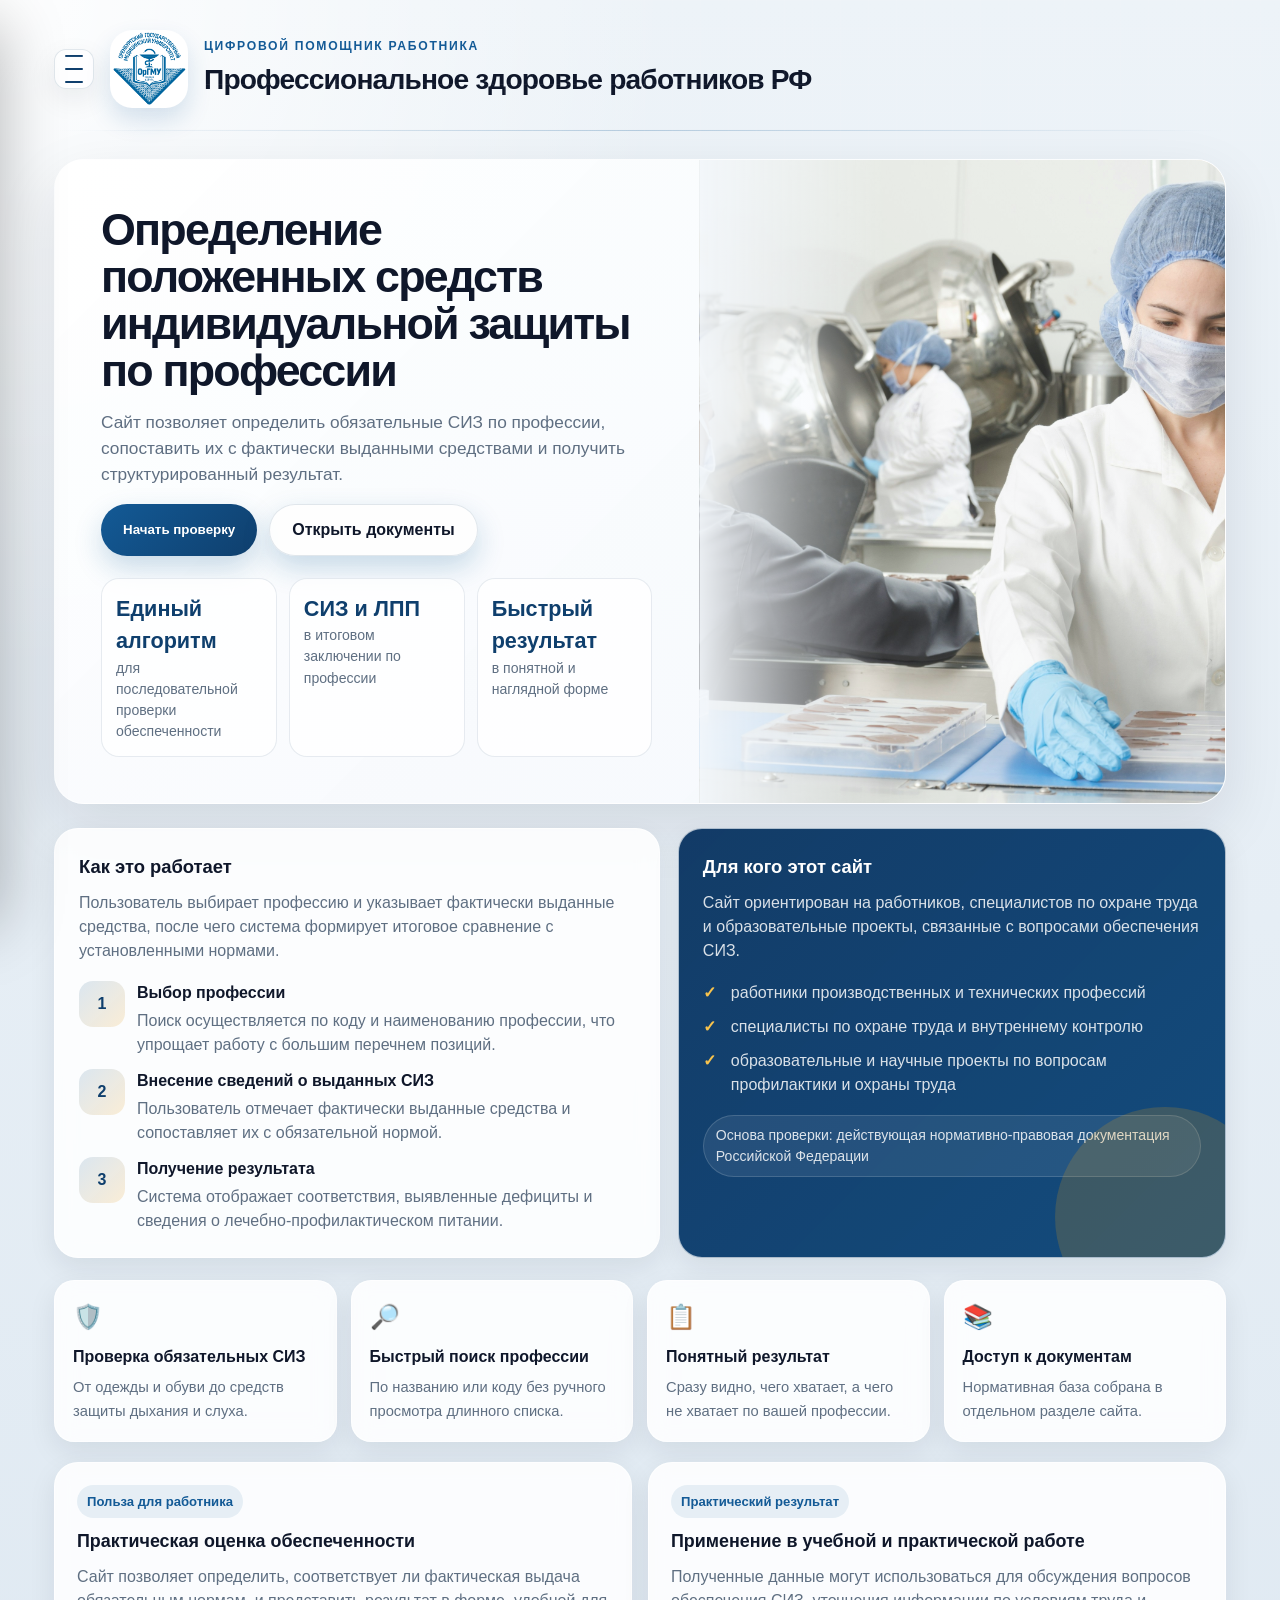
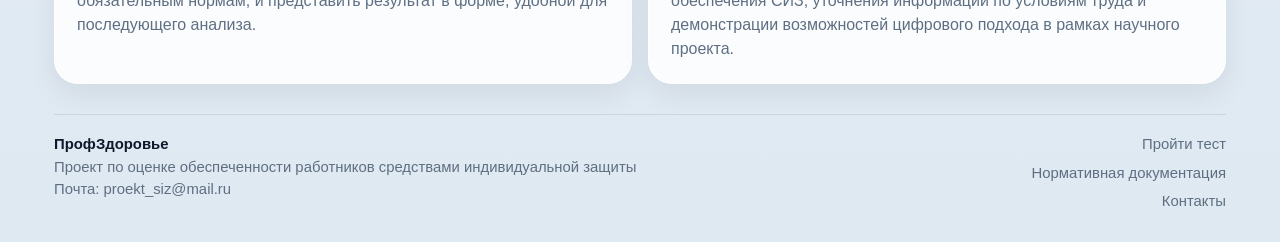
==== index.html @ ff071f57 "дизайн" ====
<!DOCTYPE html>
<html lang="ru">
<head>
  <meta charset="UTF-8" />
  <meta name="viewport" content="width=device-width, initial-scale=1.0" />
  <title>ПрофЗдоровье — проверка СИЗ для работников</title>
  <link rel="stylesheet" href="style.css" />
</head>
<body>
  <nav class="side-menu" id="sideMenu">
    <div class="side-menu__header">Навигация</div>
    <a href="index.html" class="side-menu__item side-menu__item--active">Главная</a>
    <a href="page1.html" class="side-menu__item">Пройти тест</a>
    <a href="page2.html" class="side-menu__item">Нормативная документация</a>
    <a href="#footer" class="side-menu__item">Контакты</a>
    <div class="side-menu__footer">© 2026<br />ПрофЗдоровье</div>
  </nav>

  <div class="page">
    <div class="top-row">
      <div class="burger" id="burger" aria-label="Открыть меню" role="button" tabindex="0">
        <span></span><span></span><span></span>
      </div>
      <img src="images/Logo.png" alt="Логотип ПрофЗдоровье" />
      <div class="site-title-wrap">
        <div class="site-kicker">Цифровой помощник работника</div>
        <div class="site-title">Профессиональное здоровье работников РФ</div>
      </div>
    
    </div>

    <div class="divider"></div>

    <section class="hero">
      <div class="hero-text">

        <h1 class="hero-title">Определение положенных средств индивидуальной защиты по профессии</h1>
        <p class="hero-p">
          Сайт позволяет определить обязательные СИЗ по профессии, сопоставить их с фактически выданными средствами и получить структурированный результат.
        </p>
        <div class="hero-actions">
          <button class="hero-button" onclick="window.location.href='page1.html'">Начать проверку</button>
          <a class="hero-button hero-button--secondary" href="page2.html">Открыть документы</a>
        </div>
        <div class="hero-meta">
          <div class="hero-stat">
            <div class="hero-stat__value">Единый алгоритм</div>
            <div class="hero-stat__label">для последовательной проверки обеспеченности</div>
          </div>
          <div class="hero-stat">
            <div class="hero-stat__value">СИЗ и ЛПП</div>
            <div class="hero-stat__label">в итоговом заключении по профессии</div>
          </div>
          <div class="hero-stat">
            <div class="hero-stat__value">Быстрый результат</div>
            <div class="hero-stat__label">в понятной и наглядной форме</div>
          </div>
        </div>
      </div>
      <div class="hero-image" aria-hidden="true"></div>
    </section>

    <section class="section-grid">
      <div class="info-panel">
        <h2 class="panel-title">Как это работает</h2>
        <p class="panel-text">Пользователь выбирает профессию и указывает фактически выданные средства, после чего система формирует итоговое сравнение с установленными нормами.</p>
        <div class="steps">
          <div class="step">
            <div class="step__num">1</div>
            <div>
              <div class="step__title">Выбор профессии</div>
              <div class="step__text">Поиск осуществляется по коду и наименованию профессии, что упрощает работу с большим перечнем позиций.</div>
            </div>
          </div>
          <div class="step">
            <div class="step__num">2</div>
            <div>
              <div class="step__title">Внесение сведений о выданных СИЗ</div>
              <div class="step__text">Пользователь отмечает фактически выданные средства и сопоставляет их с обязательной нормой.</div>
            </div>
          </div>
          <div class="step">
            <div class="step__num">3</div>
            <div>
              <div class="step__title">Получение результата</div>
              <div class="step__text">Система отображает соответствия, выявленные дефициты и сведения о лечебно-профилактическом питании.</div>
            </div>
          </div>
        </div>
      </div>

      <div class="callout-panel">
        <h2 class="panel-title">Для кого этот сайт</h2>
        <p class="panel-text">Сайт ориентирован на работников, специалистов по охране труда и образовательные проекты, связанные с вопросами обеспечения СИЗ.</p>
        <ul class="feature-list">
          <li>работники производственных и технических профессий</li>
          <li>специалисты по охране труда и внутреннему контролю</li>
          <li>образовательные и научные проекты по вопросам профилактики и охраны труда</li>
        </ul>
        <div class="badge-note">Основа проверки: действующая нормативно-правовая документация Российской Федерации</div>
      </div>
    </section>

    <div class="tabs">
      <div class="tabs-item" data-icon="🛡️"><strong>Проверка обязательных СИЗ</strong><span>От одежды и обуви до средств защиты дыхания и слуха.</span></div>
      <div class="tabs-item" data-icon="🔎"><strong>Быстрый поиск профессии</strong><span>По названию или коду без ручного просмотра длинного списка.</span></div>
      <div class="tabs-item" data-icon="📋"><strong>Понятный результат</strong><span>Сразу видно, чего хватает, а чего не хватает по вашей профессии.</span></div>
      <div class="tabs-item" data-icon="📚"><strong>Доступ к документам</strong><span>Нормативная база собрана в отдельном разделе сайта.</span></div>
    </div>

    <section class="articles">
      <article class="article">
        <div class="article__eyebrow">Польза для работника</div>
        <h3>Практическая оценка обеспеченности</h3>
        <p>Сайт позволяет определить, соответствует ли фактическая выдача обязательным нормам, и представить результат в форме, удобной для последующего анализа.</p>
      </article>
      <article class="article">
        <div class="article__eyebrow">Практический результат</div>
        <h3>Применение в учебной и практической работе</h3>
        <p>Полученные данные могут использоваться для обсуждения вопросов обеспечения СИЗ, уточнения информации по условиям труда и демонстрации возможностей цифрового подхода в рамках научного проекта.</p>
      </article>
    </section>

    <footer id="footer">
      <div class="footer-left">
        <strong>ПрофЗдоровье</strong><br />
        Проект по оценке обеспеченности работников средствами индивидуальной защиты<br />
        Почта: proekt_siz@mail.ru
      </div>
      <div class="footer-right">
        <a href="page1.html" class="footer-link">Пройти тест</a>
        <a href="page2.html" class="footer-link">Нормативная документация</a>
        <a href="#" class="footer-link">Контакты</a>
      </div>
    </footer>
  </div>

  <script src="script.js"></script>
</body>
</html>
---- style.css ----
:root {
  --bg: #edf3f8;
  --bg-2: #dfe9f2;
  --surface: rgba(255, 255, 255, 0.88);
  --surface-solid: #ffffff;
  --surface-muted: #f6f9fc;
  --text: #0f172a;
  --muted: #5f6f82;
  --border: rgba(120, 145, 170, 0.22);
  --accent: #135a96;
  --accent-2: #0f3f6d;
  --accent-3: #f59e0b;
  --success: #118a66;
  --danger: #b42318;
  --radius: 22px;
  --radius-sm: 16px;
  --shadow: 0 22px 60px rgba(15, 23, 42, 0.10);
  --shadow-soft: 0 10px 28px rgba(15, 23, 42, 0.08);
  --ease: 180ms ease;
}

* {
  box-sizing: border-box;
  margin: 0;
  padding: 0;
}

html {
  scroll-behavior: smooth;
}

body {
  font-family: Inter, "Segoe UI", Roboto, Arial, sans-serif;
  background:
    radial-gradient(circle at top left, rgba(255, 255, 255, 0.92) 0, rgba(255, 255, 255, 0) 30%),
    linear-gradient(180deg, var(--bg) 0%, var(--bg-2) 100%);
  color: var(--text);
  line-height: 1.5;
  min-height: 100vh;
}

body::before {
  content: "";
  position: fixed;
  inset: 0;
  pointer-events: none;
  background-image:
    linear-gradient(rgba(255,255,255,0.2) 1px, transparent 1px),
    linear-gradient(90deg, rgba(255,255,255,0.2) 1px, transparent 1px);
  background-size: 28px 28px;
  mask-image: linear-gradient(180deg, rgba(0,0,0,0.3), rgba(0,0,0,0.05));
}

a {
  color: inherit;
}

.page {
  max-width: 1220px;
  margin: 0 auto;
  padding: 24px;
  transition: transform 280ms ease;
}

.page.shift {
  transform: translateX(180px);
}

.top-row {
  display: grid;
  grid-template-columns: auto auto 1fr auto;
  align-items: center;
  gap: 16px;
  padding: 6px 0 14px;
}

.top-row img {
  width: 78px;
  height: 78px;
  border-radius: 22px;
  object-fit: cover;
  border: 1px solid rgba(255,255,255,0.55);
  background: #fff;
  box-shadow: 0 12px 24px rgba(19, 90, 150, 0.16);
}

.site-title-wrap {
  display: grid;
  gap: 4px;
}

.site-kicker {
  font-size: 0.76rem;
  letter-spacing: 0.14em;
  text-transform: uppercase;
  color: var(--accent);
  font-weight: 700;
}

.site-title {
  font-size: clamp(1.2rem, 2.2vw, 2rem);
  font-weight: 600;
  letter-spacing: -0.03em;
}

.site-caption {
  justify-self: end;
  padding: 10px 14px;
  border-radius: 999px;
  background: rgba(255,255,255,0.72);
  border: 1px solid var(--border);
  color: var(--muted);
  font-size: 0.9rem;
  backdrop-filter: blur(8px);
}

.burger {
  width: 40px;
  height: 40px;
  border-radius: 12px;
  border: 1px solid var(--border);
  background: rgba(255,255,255,0.75);
  display: grid;
  place-items: center;
  cursor: pointer;
  box-shadow: var(--shadow-soft);
}

.burger span {
  display: block;
  width: 18px;
  height: 2px;
  margin: 2px auto;
  border-radius: 999px;
  background: var(--accent-2);
  transition: var(--ease);
}

.burger.active span:nth-child(1) {
  transform: rotate(45deg) translate(4px, 4px);
}

.burger.active span:nth-child(2) {
  opacity: 0;
}

.burger.active span:nth-child(3) {
  transform: rotate(-45deg) translate(4px, -4px);
}

.divider {
  height: 1px;
  background: linear-gradient(90deg, transparent, rgba(19, 90, 150, 0.25), transparent);
  margin: 8px 0 28px;
}

.glass-card {
  background: var(--surface);
  backdrop-filter: blur(10px);
  border: 1px solid rgba(255, 255, 255, 0.55);
  box-shadow: var(--shadow);
}

.side-menu {
  position: fixed;
  top: 0;
  left: -292px;
  width: 292px;
  height: 100vh;
  background: rgba(15, 34, 56, 0.92);
  backdrop-filter: blur(14px);
  border-right: 1px solid rgba(255,255,255,0.08);
  box-shadow: 0 24px 60px rgba(0,0,0,0.28);
  padding: 24px;
  z-index: 1000;
  transition: left 280ms ease;
  display: flex;
  flex-direction: column;
  color: #e6eef6;
}

.side-menu.open {
  left: 0;
}

.side-menu__header {
  font-size: 0.84rem;
  text-transform: uppercase;
  letter-spacing: 0.12em;
  color: rgba(230, 238, 246, 0.65);
  margin-bottom: 16px;
}

.side-menu__item {
  display: block;
  padding: 12px 14px;
  border-radius: 14px;
  text-decoration: none;
  color: #f8fbff;
  transition: var(--ease);
}

.side-menu__item:hover {
  background: rgba(255,255,255,0.08);
  transform: translateX(3px);
}

.side-menu__item--active {
  background: linear-gradient(135deg, #1b72b7, #144e80);
  color: #ffffff;
}

.side-menu__footer {
  margin-top: auto;
  color: rgba(230, 238, 246, 0.62);
  font-size: 0.85rem;
  border-top: 1px solid rgba(255,255,255,0.1);
  padding-top: 14px;
}

.hero {
  display: grid;
  grid-template-columns: 1.1fr 0.9fr;
  gap: 0;
  border-radius: 30px;
  overflow: hidden;
  border: 1px solid rgba(255,255,255,0.55);
  box-shadow: var(--shadow);
  background: linear-gradient(135deg, rgba(255,255,255,0.93), rgba(244,248,252,0.95));
  position: relative;
  isolation: isolate;
  margin-bottom: 24px;
}

.hero::before {
  content: "";
  position: absolute;
  inset: 0;
  background: radial-gradient(circle at top right, rgba(245, 158, 11, 0.14), transparent 30%);
  pointer-events: none;
  z-index: -1;
}

.hero-text {
  padding: clamp(28px, 4vw, 46px);
  display: grid;
  gap: 16px;
  align-content: center;
}

.hero-kicker {
  display: inline-flex;
  width: fit-content;
  align-items: center;
  gap: 8px;
  padding: 8px 12px;
  border-radius: 999px;
  background: rgba(19, 90, 150, 0.09);
  border: 1px solid rgba(19, 90, 150, 0.18);
  color: var(--accent);
  font-weight: 700;
  font-size: 0.88rem;
}

.hero-title {
  font-size: clamp(2rem, 3.5vw, 3.2rem);
  line-height: 1.05;
  letter-spacing: -0.04em;
}

.hero-p {
  color: var(--muted);
  font-size: clamp(1rem, 1.35vw, 1.08rem);
  max-width: 58ch;
}

.hero-actions,
.r-actions {
  display: flex;
  gap: 12px;
  flex-wrap: wrap;
}

.hero-button,
.r-btn,
.doc-link,
.doc-btn {
  display: inline-flex;
  align-items: center;
  justify-content: center;
  gap: 8px;
  border-radius: 999px;
  padding: 13px 22px;
  font-weight: 700;
  text-decoration: none;
  cursor: pointer;
  transition: var(--ease);
}

.hero-button,
.r-btn--primary,
.doc-btn--primary {
  border: 0;
  background: linear-gradient(135deg, var(--accent), var(--accent-2));
  color: #fff;
  box-shadow: 0 12px 28px rgba(19, 90, 150, 0.22);
}

.hero-button:hover,
.r-btn--primary:hover,
.doc-btn--primary:hover {
  transform: translateY(-1px);
  filter: brightness(1.02);
}

.hero-button--secondary,
.r-btn--ghost,
.doc-btn--ghost {
  background: rgba(255,255,255,0.78);
  color: var(--text);
  border: 1px solid var(--border);
}

.hero-button--secondary:hover,
.r-btn--ghost:hover,
.doc-btn--ghost:hover {
  background: #fff;
}

.hero-meta {
  display: grid;
  grid-template-columns: repeat(3, minmax(0, 1fr));
  gap: 12px;
  margin-top: 6px;
}

.hero-stat {
  padding: 14px;
  border-radius: 18px;
  background: rgba(255,255,255,0.75);
  border: 1px solid rgba(120,145,170,0.18);
}

.hero-stat__value {
  font-size: 1.35rem;
  font-weight: 800;
  color: var(--accent-2);
}

.hero-stat__label {
  color: var(--muted);
  font-size: 0.88rem;
}

.hero-image {
  min-height: 420px;
  background-image:
    linear-gradient(90deg, rgba(244,248,252,0.95), rgba(244,248,252,0.15) 35%),
    url("images/maska.jpg");
  background-size: cover;
  background-position: center;
}

.section-grid {
  display: grid;
  grid-template-columns: 1.05fr 0.95fr;
  gap: 18px;
  margin-bottom: 22px;
}

.info-panel,
.callout-panel,
.article,
.tabs-item,
.doc-card,
.prof-info,
.siz-type,
.r-card {
  background: rgba(255,255,255,0.86);
  backdrop-filter: blur(10px);
  border: 1px solid rgba(255,255,255,0.65);
  box-shadow: var(--shadow-soft);
}

.info-panel,
.callout-panel {
  border-radius: 24px;
  padding: 24px;
}

.panel-title {
  font-size: 1.15rem;
  font-weight: 700;
  margin-bottom: 10px;
}

.panel-text {
  color: var(--muted);
  margin-bottom: 18px;
}

.steps {
  display: grid;
  gap: 12px;
}

.step {
  display: grid;
  grid-template-columns: 46px 1fr;
  gap: 12px;
  align-items: start;
}

.step__num {
  width: 46px;
  height: 46px;
  border-radius: 14px;
  display: grid;
  place-items: center;
  background: linear-gradient(135deg, rgba(19, 90, 150, 0.14), rgba(245, 158, 11, 0.16));
  color: var(--accent-2);
  font-weight: 800;
}

.step__title {
  font-weight: 700;
  margin-bottom: 4px;
}

.step__text {
  color: var(--muted);
}

.callout-panel {
  background:
    linear-gradient(135deg, rgba(18, 59, 103, 0.96), rgba(20, 78, 128, 0.92)),
    #123b67;
  color: #ffffff;
  position: relative;
  overflow: hidden;
}

.callout-panel::after {
  content: "";
  position: absolute;
  inset: auto -50px -70px auto;
  width: 220px;
  height: 220px;
  border-radius: 50%;
  background: rgba(245, 158, 11, 0.18);
}

.callout-panel .panel-text,
.callout-panel .feature-list li,
.callout-panel .badge-note {
  color: rgba(255,255,255,0.84);
}

.feature-list {
  display: grid;
  gap: 10px;
  list-style: none;
}

.feature-list li {
  padding-left: 28px;
  position: relative;
}

.feature-list li::before {
  content: "✓";
  position: absolute;
  left: 0;
  top: 0;
  font-weight: 800;
  color: #f8c34d;
}

.badge-note {
  display: inline-flex;
  margin-top: 18px;
  padding: 9px 12px;
  border-radius: 999px;
  border: 1px solid rgba(255,255,255,0.15);
  background: rgba(255,255,255,0.08);
  font-size: 0.88rem;
}

.tabs {
  display: grid;
  grid-template-columns: repeat(4, 1fr);
  gap: 14px;
  margin-bottom: 20px;
}

.tabs-item {
  border-radius: 20px;
  padding: 18px;
  position: relative;
  overflow: hidden;
}

.tabs-item::before {
  content: attr(data-icon);
  font-size: 1.5rem;
  display: block;
  margin-bottom: 10px;
}

.tabs-item strong {
  display: block;
  margin-bottom: 6px;
  font-size: 1rem;
}

.tabs-item span {
  color: var(--muted);
  font-size: 0.92rem;
}

.articles {
  display: grid;
  grid-template-columns: repeat(2, minmax(0, 1fr));
  gap: 16px;
}

.article {
  border-radius: 24px;
  min-height: 190px;
  padding: 22px;
  display: grid;
  gap: 10px;
  align-content: start;
}

.article__eyebrow {
  display: inline-flex;
  width: fit-content;
  padding: 7px 10px;
  border-radius: 999px;
  background: rgba(19, 90, 150, 0.09);
  color: var(--accent);
  font-weight: 700;
  font-size: 0.82rem;
}

.article h3 {
  font-size: 1.12rem;
}

.article p {
  color: var(--muted);
}

footer {
  margin-top: 30px;
  border-top: 1px solid rgba(120,145,170,0.22);
  padding-top: 18px;
  display: flex;
  justify-content: space-between;
  flex-wrap: wrap;
  gap: 16px;
  color: var(--muted);
  font-size: 0.93rem;
}

.footer-left strong {
  color: var(--text);
}

.footer-right {
  text-align: right;
}

.footer-link {
  display: block;
  text-decoration: none;
  margin-bottom: 6px;
}

.footer-link:hover {
  color: var(--text);
}

.docs-content,
.test-page,
.result-page {
  max-width: 1040px;
  margin: 0 auto;
}

.docs-title,
.test-title {
  font-size: clamp(1.7rem, 3vw, 2.4rem);
  margin-bottom: 10px;
  letter-spacing: -0.03em;
  font-weight: 600;
}

.section-intro {
  color: var(--muted);
  margin-bottom: 18px;
  max-width: 72ch;
}

.docs-hero {
  display: grid;
  grid-template-columns: 1.05fr 0.95fr;
  gap: 18px;
  margin-bottom: 22px;
}

.docs-illustration {
  border-radius: 26px;
  min-height: 280px;
  background: linear-gradient(135deg, rgba(255,255,255,0.9), rgba(235,242,248,0.94));
  border: 1px solid rgba(255,255,255,0.65);
  box-shadow: var(--shadow-soft);
  background-image: url("images/docs-illustration.svg");
  background-size: cover;
  background-position: center;
}

.docs-grid {
  display: grid;
  gap: 16px;
}

.doc-card {
  display: grid;
  grid-template-columns: auto 1fr auto;
  gap: 18px;
  align-items: start;
  border-radius: 24px;
  padding: 22px;
  position: relative;
  overflow: hidden;
}

.doc-card::before {
  content: "";
  position: absolute;
  inset: 0;
  pointer-events: none;
  background: linear-gradient(135deg, rgba(19, 90, 150, 0.05), transparent 45%);
}

.doc-icon {
  width: 54px;
  height: 54px;
  border-radius: 18px;
  display: grid;
  place-items: center;
  font-size: 1.5rem;
  background: rgba(19, 90, 150, 0.10);
}

.doc-title {
  font-size: 1.08rem;
  margin-bottom: 6px;
}

.doc-desc {
  color: var(--muted);
  margin-bottom: 12px;
}

.doc-meta {
  display: flex;
  flex-wrap: wrap;
  gap: 10px;
  font-size: 0.82rem;
}

.doc-size,
.doc-date,
.doc-tag {
  padding: 5px 10px;
  border: 1px solid var(--border);
  border-radius: 999px;
  background: var(--surface-muted);
  color: var(--muted);
}

.doc-actions {
  min-width: 212px;
}

@media (max-width: 980px) {
  .tabs,
  .hero-meta {
    grid-template-columns: repeat(2, 1fr);
  }

  .hero,
  .section-grid,
  .docs-hero,
  .doc-card {
    grid-template-columns: 1fr;
  }

  .hero-image {
    min-height: 300px;
  }

  .doc-actions {
    min-width: 0;
  }

  .page.shift {
    transform: none;
  }

  .site-caption {
    display: none;
  }
}

@media (max-width: 720px) {
  .page {
    padding: 16px;
  }

  .top-row {
    grid-template-columns: auto auto 1fr;
  }

  .site-title-wrap {
    gap: 2px;
  }

  .top-row img {
    width: 62px;
    height: 62px;
    border-radius: 18px;
  }

  .tabs,
  .articles,
  .hero-meta {
    grid-template-columns: 1fr;
  }

  .footer-right {
    text-align: left;
  }
}
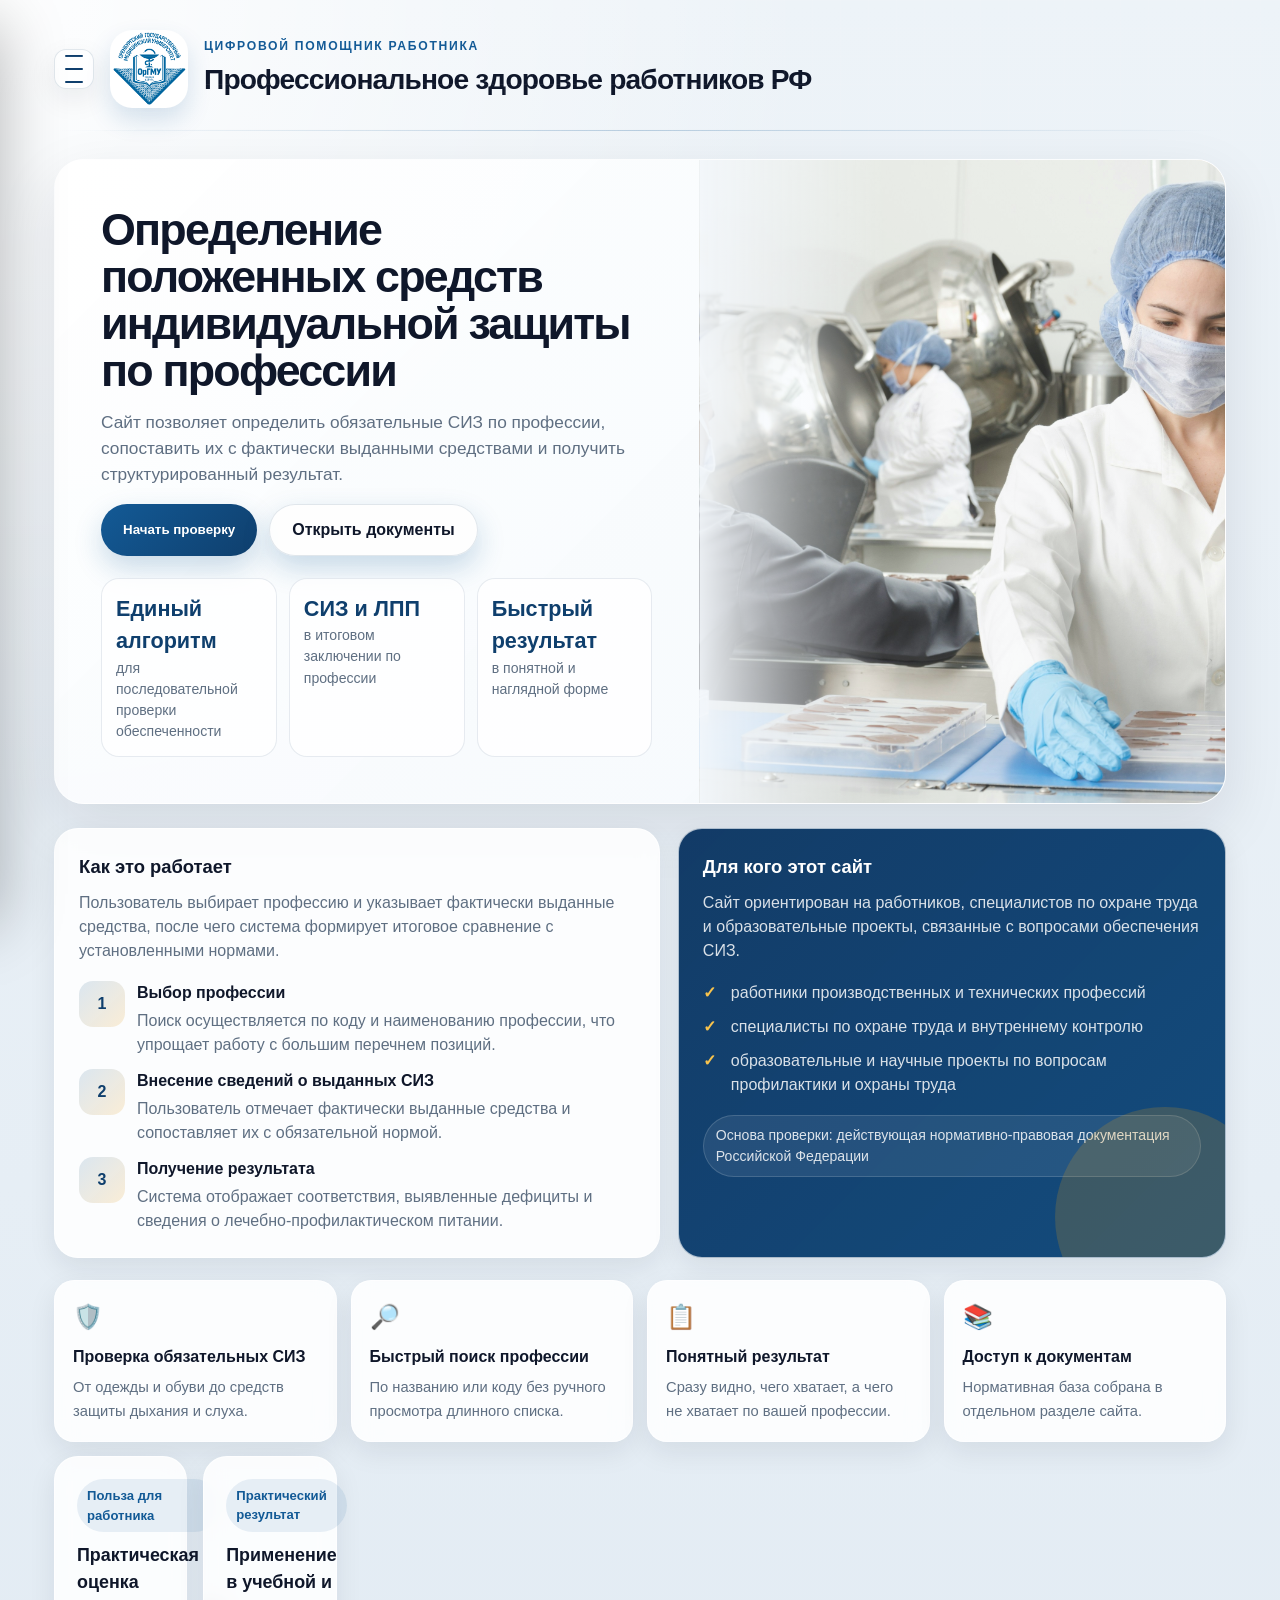
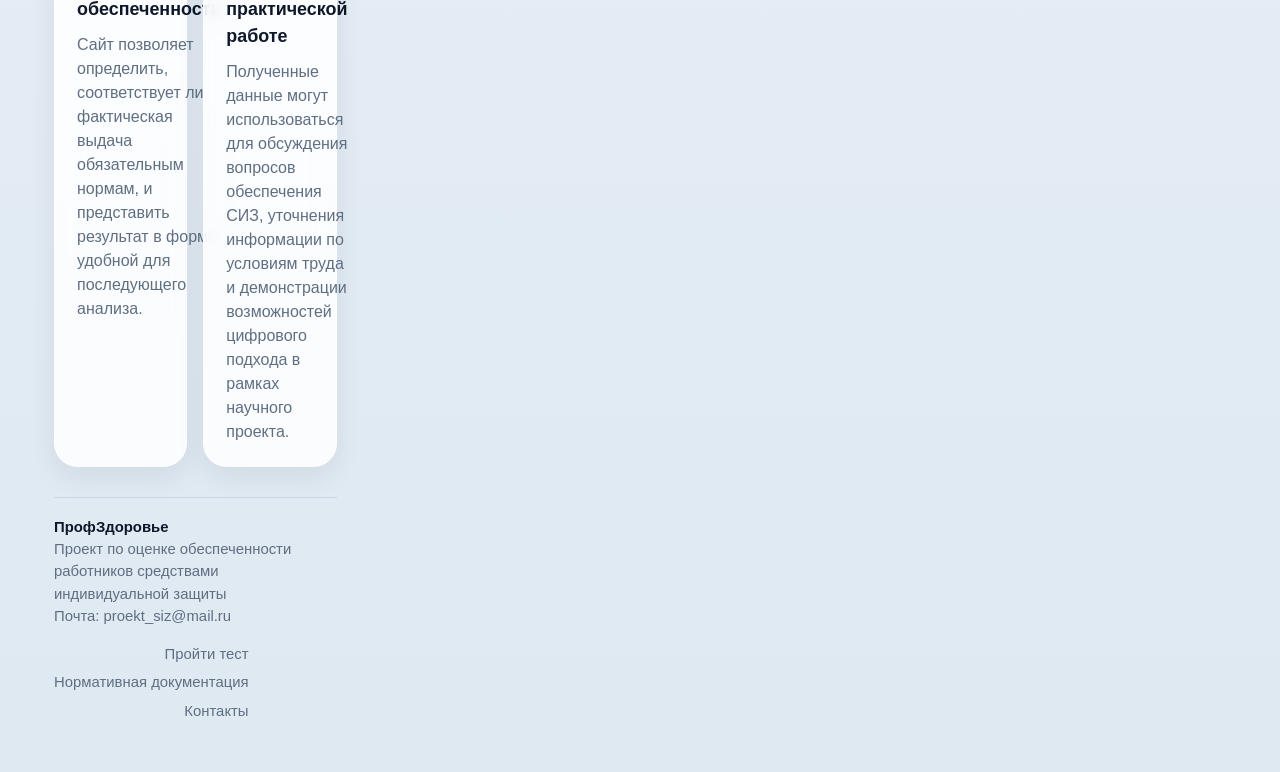
==== commit 3bc5734d: "шрифт поменять" ====
--- a/index.html
+++ b/index.html
@@ -100,14 +100,12 @@
         <div class="badge-note">Основа проверки: действующая нормативно-правовая документация Российской Федерации</div>
       </div>
     </section>
-
     <div class="tabs">
       <div class="tabs-item" data-icon="🛡️"><strong>Проверка обязательных СИЗ</strong><span>От одежды и обуви до средств защиты дыхания и слуха.</span></div>
       <div class="tabs-item" data-icon="🔎"><strong>Быстрый поиск профессии</strong><span>По названию или коду без ручного просмотра длинного списка.</span></div>
       <div class="tabs-item" data-icon="📋"><strong>Понятный результат</strong><span>Сразу видно, чего хватает, а чего не хватает по вашей профессии.</span></div>
       <div class="tabs-item" data-icon="📚"><strong>Доступ к документам</strong><span>Нормативная база собрана в отдельном разделе сайта.</span></div>
-    </div>
-
+    <div>
     <section class="articles">
       <article class="article">
         <div class="article__eyebrow">Польза для работника</div>
@@ -120,7 +118,6 @@
         <p>Полученные данные могут использоваться для обсуждения вопросов обеспечения СИЗ, уточнения информации по условиям труда и демонстрации возможностей цифрового подхода в рамках научного проекта.</p>
       </article>
     </section>
-
     <footer id="footer">
       <div class="footer-left">
         <strong>ПрофЗдоровье</strong><br />
--- a/style.css
+++ b/style.css
@@ -297,6 +297,7 @@
   transition: var(--ease);
 }
 
+
 .hero-button,
 .r-btn--primary,
 .doc-btn--primary {
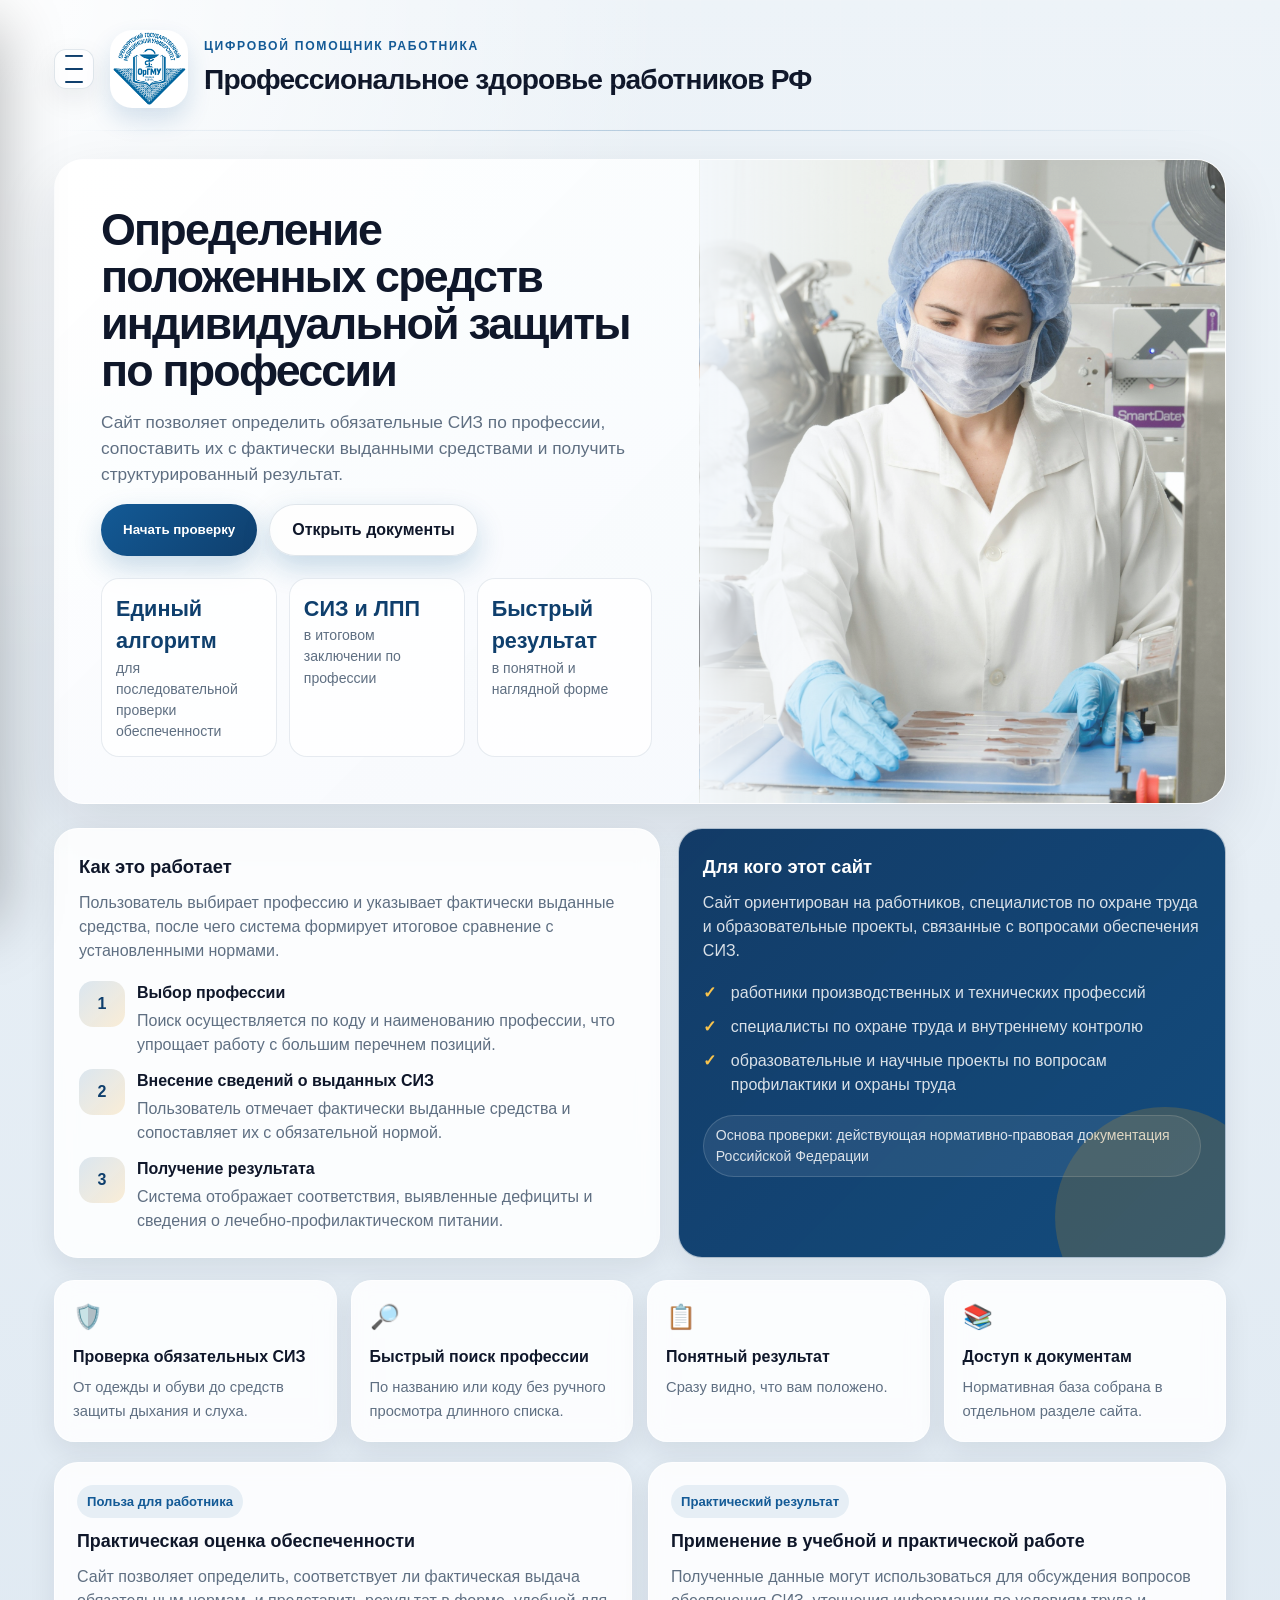
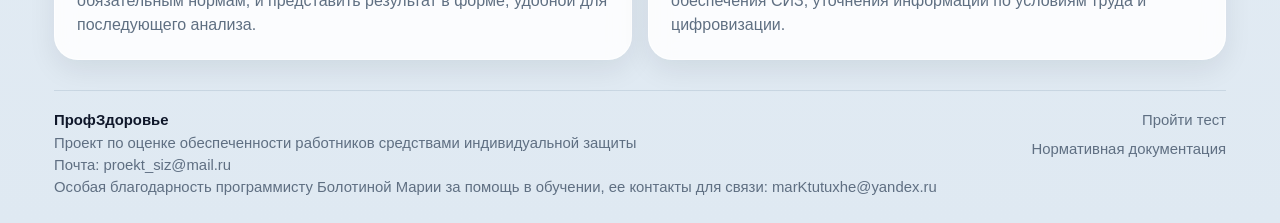
==== commit 14b20769: "итог" ====
--- a/index.html
+++ b/index.html
@@ -103,9 +103,9 @@
     <div class="tabs">
       <div class="tabs-item" data-icon="🛡️"><strong>Проверка обязательных СИЗ</strong><span>От одежды и обуви до средств защиты дыхания и слуха.</span></div>
       <div class="tabs-item" data-icon="🔎"><strong>Быстрый поиск профессии</strong><span>По названию или коду без ручного просмотра длинного списка.</span></div>
-      <div class="tabs-item" data-icon="📋"><strong>Понятный результат</strong><span>Сразу видно, чего хватает, а чего не хватает по вашей профессии.</span></div>
+      <div class="tabs-item" data-icon="📋"><strong>Понятный результат</strong><span>Сразу видно, что вам положено.</span></div>
       <div class="tabs-item" data-icon="📚"><strong>Доступ к документам</strong><span>Нормативная база собрана в отдельном разделе сайта.</span></div>
-    <div>
+    </div>
     <section class="articles">
       <article class="article">
         <div class="article__eyebrow">Польза для работника</div>
@@ -115,19 +115,20 @@
       <article class="article">
         <div class="article__eyebrow">Практический результат</div>
         <h3>Применение в учебной и практической работе</h3>
-        <p>Полученные данные могут использоваться для обсуждения вопросов обеспечения СИЗ, уточнения информации по условиям труда и демонстрации возможностей цифрового подхода в рамках научного проекта.</p>
+        <p>Полученные данные могут использоваться для обсуждения вопросов обеспечения СИЗ, уточнения информации по условиям труда и цифровизации.</p>
       </article>
     </section>
     <footer id="footer">
       <div class="footer-left">
         <strong>ПрофЗдоровье</strong><br />
         Проект по оценке обеспеченности работников средствами индивидуальной защиты<br />
-        Почта: proekt_siz@mail.ru
+        Почта: proekt_siz@mail.ru<br />
+        Особая благодарность программисту Болотиной Марии за помощь в обучении, ее контакты для связи: marKtutuxhe@yandex.ru
       </div>
       <div class="footer-right">
         <a href="page1.html" class="footer-link">Пройти тест</a>
         <a href="page2.html" class="footer-link">Нормативная документация</a>
-        <a href="#" class="footer-link">Контакты</a>
+
       </div>
     </footer>
   </div>
--- a/style.css
+++ b/style.css
@@ -359,7 +359,7 @@
     linear-gradient(90deg, rgba(244,248,252,0.95), rgba(244,248,252,0.15) 35%),
     url("images/maska.jpg");
   background-size: cover;
-  background-position: center;
+  background-position: right;
 }
 
 .section-grid {
